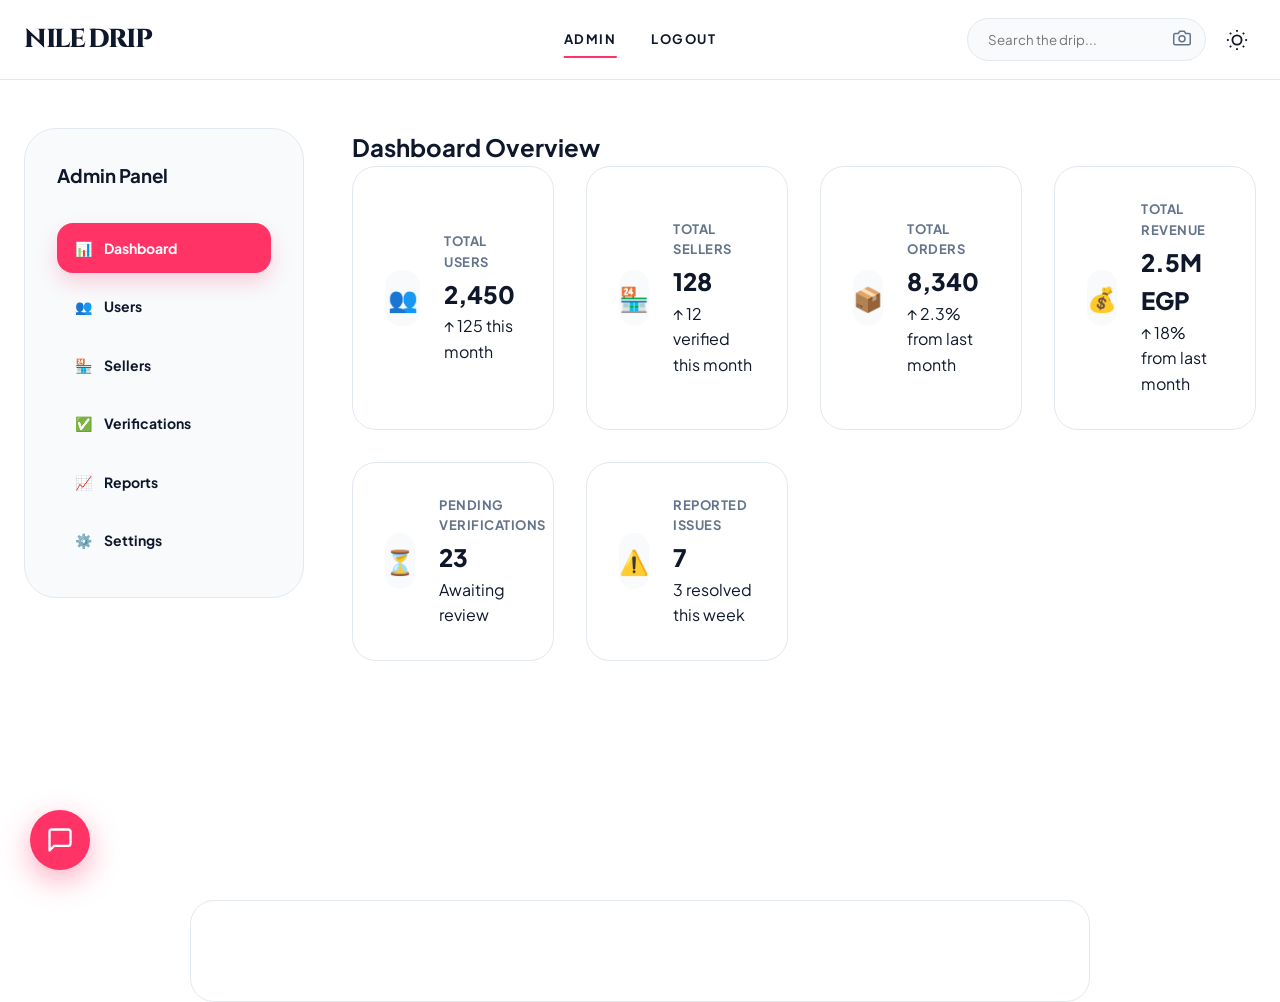
==== HTML/admin.html @ d965705f "adding the old repo" ====
<!DOCTYPE html>
<html lang="en">
<head>
    <meta charset="UTF-8">
    <meta name="viewport" content="width=device-width, initial-scale=1.0">
    <title>NileDrip | Admin Panel</title>
     <link rel="stylesheet" href="../CSS/style-base.css">
    <link rel="stylesheet" href="../CSS/style-dashboard-admin.css">
</head>
<body class="admin-body">
    <nav class="navbar">
        <div class="container">
            <div class="navbar-brand">
               <a href="../index.html" class="logo">
                    NILE<span class="drip">DRIP</span>
                </a>
            </div>
            <div class="navbar-menu" id="navbarMenu">
                <a href="admin.html" class="nav-link active">Admin</a>
                <a href="#" class="nav-link" id="logoutBtn">Logout</a>
            </div>
            <div class="navbar-actions">
                <button class="theme-toggle" id="themeToggle" aria-label="Toggle theme">
                    <svg width="22" height="22" viewBox="0 0 24 24" fill="none" stroke="currentColor" stroke-width="2">
                        <circle cx="12" cy="12" r="5"></circle>
                        <line x1="12" y1="1" x2="12" y2="3"></line>
                        <line x1="12" y1="21" x2="12" y2="23"></line>
                        <line x1="4.22" y1="4.22" x2="5.64" y2="5.64"></line>
                        <line x1="18.36" y1="18.36" x2="19.78" y2="19.78"></line>
                        <line x1="1" y1="12" x2="3" y2="12"></line>
                        <line x1="21" y1="12" x2="23" y2="12"></line>
                        <line x1="4.22" y1="19.78" x2="5.64" y2="18.36"></line>
                        <line x1="18.36" y1="5.64" x2="19.78" y2="4.22"></line>
                    </svg>
                </button>
                <button class="hamburger" id="hamburger">
                    <span></span><span></span><span></span>
                </button>
            </div>
        </div>
    </nav>

    <!-- Admin Section -->
    <section class="admin-section">
        <div class="container admin-container">
            <!-- Sidebar -->
            <aside class="admin-sidebar">
                <div class="admin-header">
                    <h3>Admin Panel</h3>
                </div>

                <nav class="admin-nav">
                    <a href="#dashboard" class="admin-link active" data-tab="dashboard">
                        <span>📊</span> Dashboard
                    </a>
                    <a href="#users" class="admin-link" data-tab="users">
                        <span>👥</span> Users
                    </a>
                    <a href="#sellers" class="admin-link" data-tab="sellers">
                        <span>🏪</span> Sellers
                    </a>
                    <a href="#verification" class="admin-link" data-tab="verification">
                        <span>✅</span> Verifications
                    </a>
                    <a href="#reports" class="admin-link" data-tab="reports">
                        <span>📈</span> Reports
                    </a>
                    <a href="#settings" class="admin-link" data-tab="settings">
                        <span>⚙️</span> Settings
                    </a>
                </nav>
            </aside>

            <!-- Main Content -->
            <div class="admin-content">
                <!-- Dashboard Tab -->
                <div class="admin-tab active" id="dashboard">
                    <h2>Dashboard Overview</h2>
                    <div class="admin-stats">
                        <div class="stat-card">
                            <div class="stat-icon">👥</div>
                            <div class="stat-info">
                                <h4>Total Users</h4>
                                <p class="stat-number">2,450</p>
                                <span class="stat-change">↑ 125 this month</span>
                            </div>
                        </div>
                        <div class="stat-card">
                            <div class="stat-icon">🏪</div>
                            <div class="stat-info">
                                <h4>Total Sellers</h4>
                                <p class="stat-number">128</p>
                                <span class="stat-change">↑ 12 verified this month</span>
                            </div>
                        </div>
                        <div class="stat-card">
                            <div class="stat-icon">📦</div>
                            <div class="stat-info">
                                <h4>Total Orders</h4>
                                <p class="stat-number">8,340</p>
                                <span class="stat-change">↑ 2.3% from last month</span>
                            </div>
                        </div>
                        <div class="stat-card">
                            <div class="stat-icon">💰</div>
                            <div class="stat-info">
                                <h4>Total Revenue</h4>
                                <p class="stat-number">2.5M EGP</p>
                                <span class="stat-change">↑ 18% from last month</span>
                            </div>
                        </div>
                        <div class="stat-card">
                            <div class="stat-icon">⏳</div>
                            <div class="stat-info">
                                <h4>Pending Verifications</h4>
                                <p class="stat-number">23</p>
                                <span class="stat-change">Awaiting review</span>
                            </div>
                        </div>
                        <div class="stat-card">
                            <div class="stat-icon">⚠️</div>
                            <div class="stat-info">
                                <h4>Reported Issues</h4>
                                <p class="stat-number">7</p>
                                <span class="stat-change">3 resolved this week</span>
                            </div>
                        </div>
                    </div>
                </div>

                <!-- Users Tab -->
                <div class="admin-tab" id="users">
                    <h2>User Management</h2>
                    <div class="admin-controls">
                        <input type="text" class="search-input" placeholder="Search users...">
                        <button class="btn btn-secondary">Export List</button>
                    </div>
                    <div class="admin-table-wrapper">
                        <table class="admin-table">
                            <thead>
                                <tr>
                                    <th>User ID</th>
                                    <th>Name</th>
                                    <th>Email</th>
                                    <th>Join Date</th>
                                    <th>Orders</th>
                                    <th>Status</th>
                                    <th>Actions</th>
                                </tr>
                            </thead>
                            <tbody>
                                <tr>
                                    <td>#U001</td>
                                    <td>Ahmed Hassan</td>
                                    <td>ahmed@email.com</td>
                                    <td>Dec 1, 2024</td>
                                    <td>5</td>
                                    <td><span class="status-badge active">Active</span></td>
                                    <td>
                                       
                                        <button class="btn btn-small btn-danger">Ban</button>
                                    </td>
                                </tr>
                                <tr>
                                    <td>#U002</td>
                                    <td>Fatima Ali</td>
                                    <td>fatima@email.com</td>
                                    <td>Dec 5, 2024</td>
                                    <td>12</td>
                                    <td><span class="status-badge active">Active</span></td>
                                    <td>
                                        
                                        <button class="btn btn-small btn-danger">Ban</button>
                                    </td>
                                </tr>
                            </tbody>
                        </table>
                    </div>
                </div>
                <div class="admin-tab" id="sellers">
                    <h2>Seller Management</h2>
                    <div class="admin-controls">
                        <input type="text" class="search-input" placeholder="Search sellers...">
                        <select class="filter-select">
                            <option value="">All Status</option>
                            <option value="verified">Verified</option>
                            <option value="pending">Pending</option>
                            <option value="suspended">Suspended</option>
                        </select>
                    </div>
                    <div class="admin-table-wrapper">
                        <table class="admin-table">
                            <thead>
                                <tr>
                                    <th>Brand Name</th>
                                    <th>Owner</th>
                                    <th>Products</th>
                                    <th>Revenue</th>
                                    <th>Rating</th>
                                    <th>Status</th>
                                    <th>Actions</th>
                                </tr>
                            </thead>
                            <tbody>
                                <tr>
                                    <td>Raak Brand</td>
                                    <td>Mohamed Ahmed</td>
                                    <td>24</td>
                                    <td>125,500 EGP</td>
                                    <td>★★★★★ (342)</td>
                                    <td><span class="status-badge verified">Verified</span></td>
                                    <td>
                                        
                                        <button class="btn btn-small btn-danger">Suspend</button>
                                    </td>
                                </tr>
                                <tr>
                                    <td>Urban Cairo</td>
                                    <td>Sara Mohammed</td>
                                    <td>18</td>
                                    <td>89,200 EGP</td>
                                    <td>★★★★☆ (215)</td>
                                    <td><span class="status-badge verified">Verified</span></td>
                                    <td>
                                        
                                        <button class="btn btn-small btn-danger">Suspend</button>
                                    </td>
                                </tr>
                            </tbody>
                        </table>
                    </div>
                </div>

                <div class="admin-tab" id="verification">
                    <h2>Seller Verification Queue</h2>
                    <p class="tab-subtitle">Review and approve pending seller applications</p>
                    
                    <div class="verification-cards">
                        <div class="verification-card">
                            <div class="verification-header">
                                <h4>Desert Threads</h4>
                                <span class="verification-badge pending">Pending Review</span>
                            </div>
                            <div class="verification-details">
                                <p><strong>Owner:</strong> Karim Hassan</p>
                                <p><strong>Email:</strong> karim@desertthreads.com</p>
                                <p><strong>Phone:</strong> +20 1XX XXX XXXX</p>
                                <p><strong>Applied:</strong> Dec 10, 2024</p>
                                <p><strong>Business License:</strong> <a href="../assets/This is a Business License.docx" class="auth-link">View Document</a></p>
                            </div>
                            <div class="verification-actions">
                                <button class="btn btn-primary verify-approve-btn">✓ Approve</button>
                                <button class="btn btn-danger verify-reject-btn">✗ Reject</button>
                                
                            </div>
                        </div>

                        <div class="verification-card">
                            <div class="verification-header">
                                <h4>Kreative Co</h4>
                                <span class="verification-badge pending">Pending Review</span>
                            </div>
                            <div class="verification-details">
                                <p><strong>Owner:</strong> Laila Ahmed</p>
                                <p><strong>Email:</strong> laila@kreativeco.com</p>
                                <p><strong>Phone:</strong> +20 1XX XXX XXXX</p>
                                <p><strong>Applied:</strong> Dec 8, 2024</p>
                                <p><strong>Business License:</strong> <a href="../assets/This is a Business License.docx" class="auth-link">View Document</a></p>
                            </div>
                            <div class="verification-actions">
                                <button class="btn btn-primary verify-approve-btn">✓ Approve</button>
                                <button class="btn btn-danger verify-reject-btn">✗ Reject</button>
                                
                            </div>
                        </div>
                    </div>
                </div>
                <div class="admin-tab" id="reports">
                    <h2>Platform Reports</h2>
                    <div class="reports-grid">
                        <div class="report-card">
                            <h3>Sales Report</h3>
                            <p class="report-text">Total revenue, top sellers, product performance</p>
                            <a href="../assets/This is a Sample Report.docx" download><button class="btn btn-secondary">Generate Report</button></a>
                        </div>
                        <div class="report-card">
                            <h3>User Activity</h3>
                            <p class="report-text">Active users, sign-ups, engagement metrics</p>
                            <a href="../assets/This is a Sample Report.docx" download><button class="btn btn-secondary">Generate Report</button></a>
                        </div>
                        <div class="report-card">
                            <h3>Seller Performance</h3>
                            <p class="report-text">Seller ratings, product quality, customer feedback</p>
                            <a href="../assets/This is a Sample Report.docx" download><button class="btn btn-secondary">Generate Report</button></a>
                        </div>
                        <div class="report-card">
                            <h3>Issue Resolution</h3>
                            <p class="report-text">Reported issues, resolutions, pending cases</p>
                            <a href="../assets/This is a Sample Report.docx" download><button class="btn btn-secondary">Generate Report</button></a>
                        </div>
                    </div>
                </div>
<div class="admin-tab" id="settings">
    <h2>Admin Settings</h2>
    <div class="settings-grid">
        <div class="settings-card">
            <h3>Platform Configuration</h3>
            <form id="adminSettingsForm">
                <div class="form-group">
                    <label for="siteName">Site Name</label>
                    <input type="text" id="siteName" value="NileDrip">
                </div>
                <div class="form-group">
                    <label for="contactEmail">Contact Email</label>
                    <input type="email" id="contactEmail" value="hello@niledrip.com">
                </div>
                <div class="form-group">
                    <label for="verificationFee">Seller Verification Fee (EGP)</label>
                    <input type="number" id="verificationFee" value="0">
                </div>
                <div class="form-group checkbox-group">
                    <input type="checkbox" id="maintenanceMode">
                    <label for="maintenanceMode">Enable Maintenance Mode</label>
                </div>
                <button type="submit" class="btn btn-primary">Save Changes</button>
            </form>
        </div>

        <div class="settings-card">
            <h3>Security & Password</h3>
            <form id="updatePasswordForm">
                <div class="form-group">
                    <label for="currentPassword">Current Password</label>
                    <input type="password" id="currentPassword" placeholder="••••••••" required>
                </div>
                <div class="form-group">
                    <label for="newPassword">New Password</label>
                    <input type="password" id="newPassword" placeholder="Min. 8 characters" required>
                </div>
                <div class="form-group">
                    <label for="confirmPassword">Confirm New Password</label>
                    <input type="password" id="confirmPassword" placeholder="Match new password" required>
                </div>
                <button type="submit" class="btn btn-secondary">Update Password</button>
            </form>
        </div>
    </div>
</div>
    </section>

<script src="../JS/store.js"></script>
<script src="../JS/db.js"></script>
<script src="../JS/utils.js"></script>
<script src="../JS/main.js"></script>
<script src="../JS/dashboard.js"></script>
<script src="../JS/theme.js"></script>
</body>
</html>
---- CSS/style-base.css ----
/* ===========================================
   NILEDRIP - GLOBAL PREMIUM MASTER STYLES
   =========================================== */

@import url('https://fonts.googleapis.com/css2?family=Cinzel:wght@700;900&family=Plus+Jakarta+Sans:wght@300;400;500;600;700;800&display=swap');

:root {
    --primary-color: #FF3366;
    --secondary-color: #22D3EE;
    --accent-color: #F59E0B;
    --bg-primary: #ffffff;
    --bg-secondary: #f8fafc;
    --text-primary: #0f172a;
    --text-secondary: #64748b;
    --border-color: #e2e8f0;
    --shadow-sm: 0 1px 3px rgba(0,0,0,0.1);
    --shadow-md: 0 4px 6px -1px rgba(0,0,0,0.1);
    --shadow-lg: 0 20px 40px rgba(0, 0, 0, 0.1);
    --spacing-xs: 8px;
    --spacing-sm: 16px;
    --spacing-md: 24px;
    --spacing-lg: 32px;
    --spacing-xl: 48px;
    --nav-height: 80px;
    --transition-fast: 0.2s ease;
    --transition-base: 0.4s cubic-bezier(0.4, 0, 0.2, 1);
}

/* Dark Mode */
[data-theme="dark"] {
    --bg-primary: #020617;
    --bg-secondary: #0f172a;
    --text-primary: #f8fafc;
    --text-secondary: #94a3b8;
    --border-color: #1e293b;
    --shadow-lg: 0 20px 40px rgba(0, 0, 0, 0.4);
}

/* Global Reset */
* { margin: 0; padding: 0; box-sizing: border-box; }
html { scroll-behavior: smooth; }
body {
    font-family: 'Plus Jakarta Sans', sans-serif;
    background-color: var(--bg-primary);
    color: var(--text-primary);
    line-height: 1.6;
    transition: background-color 0.5s, color 0.5s;
    min-height: 100vh;
    -webkit-font-smoothing: antialiased;
}

.container {
    width: 100%;
    max-width: 1400px;
    margin: 0 auto;
    padding: 0 var(--spacing-md);
}

/* --- SYMMETRICAL MASTER NAVBAR --- */
.navbar {
    height: var(--nav-height);
    background: rgba(var(--bg-primary), 0.95);
    backdrop-filter: blur(12px);
    border-bottom: 1px solid var(--border-color);
    position: sticky;
    top: 0;
    z-index: 1200;
    display: flex;
    align-items: center;
}

.navbar .container {
    display: grid;
    grid-template-columns: 1fr auto 1fr; /* Absolute centering grid */
    align-items: center;
    width: 100%;
}

.navbar-brand {
    justify-self: start;
    min-width: 250px; /* Balance with right actions */
}

.logo {
    text-decoration: none;
    font-weight: 800;
    font-size: 26px;
    color: var(--text-primary);
    letter-spacing: -1.5px;
    display: flex;
    align-items: center;
    font-family: 'Cinzel', serif;
}

.logo .drip {
    margin-left: 4px;
    animation: drip-color-cycle 6s infinite linear;
}

@keyframes drip-color-cycle {
    0% { color: var(--primary-color); filter: drop-shadow(0 0 8px var(--primary-color)); }
    33% { color: var(--secondary-color); filter: drop-shadow(0 0 8px var(--secondary-color)); }
    66% { color: var(--accent-color); filter: drop-shadow(0 0 8px var(--accent-color)); }
    100% { color: var(--primary-color); filter: drop-shadow(0 0 8px var(--primary-color)); }
}

.navbar-menu {
    display: flex;
    gap: 35px;
    justify-self: center;
}

.nav-link {
    text-decoration: none;
    color: var(--text-primary);
    font-weight: 700;
    font-size: 13px;
    text-transform: uppercase;
    letter-spacing: 1.5px;
    transition: var(--transition-fast);
    position: relative;
    padding: 8px 0;
}

.nav-link::after {
    content: '';
    position: absolute;
    bottom: 0;
    left: 50%;
    width: 0;
    height: 2px;
    background: var(--primary-color);
    transition: var(--transition-base);
    transform: translateX(-50%);
}

.nav-link:hover::after, .nav-link.active::after {
    width: 100%;
}

.navbar-actions {
    display: flex;
    align-items: center;
    gap: 12px;
    justify-self: end;
    min-width: 250px; /* Match brand width for perfect symmetry */
    justify-content: flex-end;
}

.navbar-search {
    position: relative;
    width: 200px;
    transition: width 0.3s ease;
}

.navbar-search:focus-within {
    width: 240px;
}

.cart-icon-btn {
    position: relative;
    color: var(--text-primary);
    display: flex;
    padding: 8px;
    border-radius: 50%;
    transition: var(--transition-fast);
    text-decoration: none;
}

.cart-icon-btn:hover {
    background-color: var(--bg-secondary);
    color: var(--primary-color);
    transform: translateY(-2px);
}

.cart-nav-badge {
    position: absolute;
    top: -2px;
    right: -2px;
    background: var(--primary-color);
    color: white;
    font-size: 10px;
    width: 18px;
    height: 18px;
    border-radius: 50%;
    display: flex;
    align-items: center;
    justify-content: center;
    font-weight: 800;
    border: 2px solid var(--bg-primary);
}

.theme-toggle {
    background: none;
    border: none;
    cursor: pointer;
    color: var(--text-primary);
    display: flex;
    padding: 8px;
    border-radius: 50%;
    transition: var(--transition-fast);
}

.theme-toggle:hover {
    background-color: var(--bg-secondary);
    color: var(--primary-color);
    transform: rotate(15deg);
}

.hamburger {
    display: none;
    flex-direction: column;
    gap: 5px;
    background: none;
    border: none;
    cursor: pointer;
}

.hamburger span {
    width: 25px;
    height: 3px;
    background: var(--text-primary);
    border-radius: 2px;
}

/* --- BUTTONS --- */
.btn {
    padding: 14px 30px; border-radius: 12px; font-weight: 800;
    cursor: pointer; text-decoration: none; display: inline-block;
    transition: all 0.3s cubic-bezier(0.175, 0.885, 0.32, 1.275);
    text-transform: uppercase; font-size: 13px; border: none;
}
.btn-primary { background: var(--primary-color); color: #fff; }
.btn-primary:hover { transform: translateY(-3px); box-shadow: 0 15px 30px rgba(255, 0, 110, 0.2); }
.btn-secondary { background: var(--bg-secondary); color: var(--text-primary); border: 1px solid var(--border-color); }

/* --- SECTIONS --- */
section { padding: 80px 0; }
.section-title { font-size: 32px; font-weight: 900; margin-bottom: 40px; text-align: center; }

/* --- GLOBAL PRODUCT GRID --- */
.products-grid {
    display: grid;
    grid-template-columns: repeat(auto-fit, minmax(280px, 1fr));
    gap: var(--spacing-lg);
}

.product-card {
    background: var(--bg-primary);
    border-radius: 24px;
    overflow: hidden;
    border: 1px solid var(--border-color);
    transition: var(--transition-base);
    display: flex;
    flex-direction: column;
    text-decoration: none;
    color: inherit;
}

.product-card:hover {
    transform: translateY(-10px);
    border-color: var(--primary-color);
    box-shadow: var(--shadow-lg);
}

.product-image-link {
    display: block;
    width: 100%;
    aspect-ratio: 4/5;
    background: var(--bg-secondary);
    overflow: hidden;
}

.product-image-link img {
    width: 100%;
    height: 100%;
    object-fit: cover;
    transition: var(--transition-base);
}

.product-card:hover .product-image-link img {
    transform: scale(1.05);
}

.card-info {
    padding: var(--spacing-md);
    text-align: center;
    flex: 1;
    display: flex;
    flex-direction: column;
    justify-content: center;
}

.card-info h3 {
    font-size: 18px;
    font-weight: 800;
    margin-bottom: 8px;
    letter-spacing: -0.5px;
    color: var(--text-primary);
}

.card-info p {
    font-size: 16px;
    font-weight: 700;
    color: var(--primary-color);
}

/* --- FOOTER --- */
footer { background: var(--bg-secondary); padding: 80px 0; border-top: 1px solid var(--border-color); }
.footer-content { display: grid; grid-template-columns: repeat(auto-fit, minmax(250px, 1fr)); gap: 40px; }

.footer-links {
    list-style: none;
    padding: 0;
    display: flex;
    flex-direction: column;
    gap: 15px;
}

.footer-links li a {
    text-decoration: none;
    color: var(--text-secondary);
    font-weight: 600;
    font-size: 15px;
    display: flex;
    align-items: center;
    gap: 10px;
    transition: var(--transition-fast);
}

.footer-links li a:hover {
    color: var(--primary-color);
    transform: translateX(10px);
}

.link-icon {
    font-size: 18px;
    filter: grayscale(100%);
    transition: var(--transition-fast);
}

.footer-links li a:hover .link-icon {
    filter: grayscale(0%);
    transform: scale(1.2);
}

.footer-bottom { text-align: center; padding-top: 40px; border-top: 1px solid var(--border-color); margin-top: 40px; font-size: 14px; color: var(--text-secondary); }

/* --- AI SCOUT & SEARCH --- */
.ai-scout-trigger {
    position: fixed;
    bottom: 30px;
    left: 30px;
    width: 60px;
    height: 60px;
    background: var(--primary-color);
    color: white;
    border-radius: 50%;
    display: flex;
    align-items: center;
    justify-content: center;
    cursor: pointer;
    z-index: 2000;
    box-shadow: 0 10px 30px rgba(255, 51, 102, 0.4);
    transition: var(--transition-base);
}

.ai-scout-trigger:hover { transform: scale(1.1) rotate(15deg); }

.ai-scout-panel {
    position: fixed;
    bottom: 100px;
    left: 30px;
    width: 350px;
    height: 500px;
    background: var(--bg-primary);
    border: 1px solid var(--border-color);
    border-radius: 24px;
    display: flex;
    flex-direction: column;
    z-index: 2000;
    box-shadow: var(--shadow-lg);
    overflow: hidden;
    transform: translateY(20px);
    opacity: 0;
    pointer-events: none;
    transition: var(--transition-base);
}

.ai-scout-panel.active {
    transform: translateY(0);
    opacity: 1;
    pointer-events: all;
}

.ai-scout-header {
    background: var(--primary-color);
    padding: 15px 20px;
    color: white;
    display: flex;
    justify-content: space-between;
    align-items: center;
}

.ai-scout-messages {
    flex: 1;
    padding: 20px;
    overflow-y: auto;
    display: flex;
    flex-direction: column;
    gap: 12px;
}

.ai-message {
    padding: 10px 15px;
    border-radius: 12px;
    max-width: 80%;
    font-size: 14px;
    font-weight: 500;
}

.ai-message.bot { background: var(--bg-secondary); align-self: flex-start; }
.ai-message.user { background: var(--primary-color); color: white; align-self: flex-end; }

.ai-scout-input {
    padding: 15px;
    border-top: 1px solid var(--border-color);
    display: flex;
    gap: 10px;
}

.ai-scout-input input {
    flex: 1;
    padding: 10px;
    border-radius: 10px;
    border: 1px solid var(--border-color);
    background: var(--bg-secondary);
    color: var(--text-primary);
}

.navbar-search {
    position: relative;
    max-width: 400px;
    width: 100%;
}

.search-wrapper {
    position: relative;
    display: flex;
    align-items: center;
}

.search-wrapper input {
    width: 100%;
    padding: 12px 45px 12px 20px;
    border-radius: 30px;
    border: 1px solid var(--border-color);
    background: var(--bg-secondary);
    color: var(--text-primary);
    font-family: inherit;
    transition: var(--transition-fast);
}

.search-wrapper input:focus {
    border-color: var(--primary-color);
    background: var(--bg-primary);
    box-shadow: 0 0 0 4px rgba(255, 51, 102, 0.1);
}

.search-img-btn {
    position: absolute;
    right: 15px;
    background: none;
    border: none;
    color: var(--text-secondary);
    cursor: pointer;
    transition: var(--transition-fast);
}

.search-img-btn:hover { color: var(--primary-color); }

/* Scroll Reveal */
.reveal {
    opacity: 0;
    transform: translateY(30px);
    transition: all 0.8s var(--transition-base);
}

.reveal.active {
    opacity: 1;
    transform: translateY(0);
}

/* --- MOBILE SYMMETRY --- */
@media (max-width: 1000px) {
    .navbar .container {
        grid-template-columns: auto 1fr auto;
        min-height: var(--nav-height);
    }
    
    .navbar-brand, .navbar-actions {
        min-width: unset;
    }

    .navbar-menu {
        position: fixed;
        top: var(--nav-height);
        left: -100%;
        width: 100%;
        height: calc(100vh - var(--nav-height));
        background: var(--bg-primary);
        flex-direction: column;
        align-items: center;
        padding-top: 50px;
        transition: var(--transition-base);
        z-index: 1100;
        gap: 30px;
    }

    .navbar-menu.active {
        left: 0;
    }

    .hamburger {
        display: flex;
    }

    .navbar-search {
        display: none; /* Injected search hidden on mobile top bar */
    }
}
---- CSS/style-dashboard-admin.css ----
/* DASHBOARD & ADMIN STYLES */

.admin-section, .dashboard-section {
    padding: var(--spacing-xl) 0;
    min-height: calc(100vh - var(--nav-height));
    background: var(--bg-primary);
}

.admin-container, .dashboard-section .container {
    display: grid;
    grid-template-columns: 280px 1fr;
    gap: var(--spacing-xl);
}

@media (max-width: 1024px) {
    .admin-container, .dashboard-section .container {
        grid-template-columns: 1fr;
    }
}

.admin-sidebar, .dashboard-sidebar {
    background: var(--bg-secondary);
    border-radius: 32px;
    padding: var(--spacing-lg);
    border: 1px solid var(--border-color);
    height: fit-content;
    position: sticky;
    top: 100px;
}

.seller-profile {
    text-align: center;
    margin-bottom: var(--spacing-lg);
    padding-bottom: var(--spacing-lg);
    border-bottom: 1px solid var(--border-color);
}

.seller-avatar {
    width: 80px;
    height: 80px;
    border-radius: 50%;
    background: linear-gradient(135deg, var(--primary-color), var(--secondary-color));
    color: white;
    display: flex;
    align-items: center;
    justify-content: center;
    font-size: 32px;
    font-weight: 800;
    margin: 0 auto var(--spacing-md);
    box-shadow: var(--shadow-md);
}

.seller-status {
    font-size: 12px;
    font-weight: 700;
    color: #10B981;
    text-transform: uppercase;
    letter-spacing: 1px;
}

.admin-nav, .sidebar-nav {
    display: flex;
    flex-direction: column;
    gap: 8px;
    margin-top: var(--spacing-lg);
}

.admin-link, .sidebar-link {
    display: flex;
    align-items: center;
    gap: 12px;
    padding: 14px 18px;
    text-decoration: none;
    color: var(--text-primary);
    font-weight: 700;
    border-radius: 16px;
    transition: var(--transition-base);
    font-size: 14px;
}

.admin-link:hover, .sidebar-link:hover {
    background: rgba(var(--primary-color), 0.05);
    color: var(--primary-color);
    transform: translateX(5px);
}

.admin-link.active, .sidebar-link.active {
    background: var(--primary-color);
    color: white;
    box-shadow: 0 10px 20px rgba(255, 51, 102, 0.2);
}

.admin-content, .dashboard-content {
    display: flex;
    flex-direction: column;
    gap: var(--spacing-xl);
}

.dashboard-tab, .admin-tab {
    display: none;
    animation: fadeIn 0.4s ease-out;
}

.dashboard-tab.active, .admin-tab.active {
    display: block;
}

.dashboard-tab h2 {
    font-size: 32px;
    font-weight: 800;
    margin-bottom: var(--spacing-lg);
    letter-spacing: -1.5px;
}

/* STATS */
.stats-grid, .admin-stats {
    display: grid;
    grid-template-columns: repeat(auto-fit, minmax(200px, 1fr));
    gap: var(--spacing-lg);
    margin-bottom: var(--spacing-xl);
}

.stat-card {
    background: var(--bg-primary);
    border: 1px solid var(--border-color);
    border-radius: 24px;
    padding: var(--spacing-lg);
    display: flex;
    align-items: center;
    gap: var(--spacing-md);
    transition: var(--transition-base);
}

.stat-card:hover {
    transform: translateY(-5px);
    border-color: var(--primary-color);
    box-shadow: var(--shadow-lg);
}

.stat-icon {
    width: 56px;
    height: 56px;
    background: var(--bg-secondary);
    border-radius: 16px;
    display: flex;
    align-items: center;
    justify-content: center;
    font-size: 24px;
}

.stat-info h4 {
    font-size: 13px;
    color: var(--text-secondary);
    text-transform: uppercase;
    letter-spacing: 0.5px;
    margin-bottom: 2px;
}

.stat-number {
    font-size: 24px;
    font-weight: 800;
    color: var(--text-primary);
}

/* DASHBOARD GRID */
.dashboard-grid {
    display: grid;
    grid-template-columns: 1.5fr 1fr;
    gap: var(--spacing-lg);
}

@media (max-width: 1200px) {
    .dashboard-grid { grid-template-columns: 1fr; }
}

.dashboard-card {
    background: var(--bg-primary);
    border: 1px solid var(--border-color);
    border-radius: 24px;
    padding: var(--spacing-lg);
}

.dashboard-card h3 {
    font-size: 20px;
    font-weight: 800;
    margin-bottom: var(--spacing-lg);
    letter-spacing: -0.5px;
}

/* TABLES */
.admin-table-wrapper {
    background: var(--bg-primary);
    border: 1px solid var(--border-color);
    border-radius: 20px;
    overflow-x: auto;
}

.admin-table, .orders-table {
    width: 100%;
    border-collapse: collapse;
}

.admin-table th, .orders-table th {
    background: var(--bg-secondary);
    padding: 16px;
    text-align: left;
    font-weight: 700;
    font-size: 13px;
    text-transform: uppercase;
    letter-spacing: 1px;
}

.admin-table td, .orders-table td {
    padding: 16px;
    border-top: 1px solid var(--border-color);
    font-size: 14px;
    font-weight: 600;
}

.status-badge {
    padding: 6px 12px;
    border-radius: 20px;
    font-size: 12px;
    font-weight: 800;
    text-transform: uppercase;
    letter-spacing: 0.5px;
}

.status-badge.pending { background: rgba(245, 158, 11, 0.1); color: #F59E0B; }
.status-badge.completed, .status-badge.verified, .status-badge.delivered { background: rgba(16, 185, 129, 0.1); color: #10B981; }

/* PRODUCT LIST ITEMS */
.product-list-item {
    padding: 15px 0;
    border-bottom: 1px solid var(--border-color);
}

.product-list-item:last-child { border-bottom: none; }

.product-list-item h4 { font-size: 15px; font-weight: 700; margin-bottom: 4px; }
.product-list-item p { font-size: 13px; color: var(--text-secondary); margin-bottom: 8px; }

.progress-bar {
    width: 100%;
    height: 6px;
    background: var(--bg-secondary);
    border-radius: 3px;
    overflow: hidden;
}

.progress {
    height: 100%;
    background: var(--primary-color);
    border-radius: 3px;
}

/* MY PRODUCTS LIST */
.products-list {
    display: flex;
    flex-direction: column;
    gap: 15px;
}

.product-item {
    display: grid;
    grid-template-columns: 80px 1fr auto;
    gap: 20px;
    background: var(--bg-primary);
    border: 1px solid var(--border-color);
    padding: 15px;
    border-radius: 20px;
    align-items: center;
    transition: var(--transition-base);
}

.product-item:hover {
    border-color: var(--primary-color);
    box-shadow: var(--shadow-md);
}

.product-image {
    width: 80px;
    height: 80px;
    border-radius: 12px;
    overflow: hidden;
    background: var(--bg-secondary);
}

.product-image img {
    width: 100%;
    height: 100%;
    object-fit: cover;
}

.product-details-list h4 { font-size: 16px; font-weight: 800; margin-bottom: 4px; }
.product-meta { font-size: 13px; color: var(--text-secondary); font-weight: 600; }
.product-price { font-weight: 800; color: var(--primary-color); margin-top: 4px; }

.product-actions { display: flex; gap: 8px; }

/* FORMS */
.product-form, .settings-form {
    background: var(--bg-primary);
    border: 1px solid var(--border-color);
    padding: var(--spacing-xl);
    border-radius: 24px;
}

.form-row {
    display: grid;
    grid-template-columns: 1fr 1fr;
    gap: var(--spacing-lg);
}

@media (max-width: 768px) {
    .form-row { grid-template-columns: 1fr; }
}

.form-group {
    margin-bottom: var(--spacing-lg);
    display: flex;
    flex-direction: column;
    gap: 8px;
}

.form-group label {
    font-weight: 700;
    font-size: 13px;
    text-transform: uppercase;
    letter-spacing: 0.5px;
}

.form-group input, .form-group select, .form-group textarea {
    padding: 12px 16px;
    border-radius: 12px;
    border: 1px solid var(--border-color);
    background: var(--bg-secondary);
    color: var(--text-primary);
    font-family: inherit;
    font-size: 15px;
    transition: var(--transition-fast);
}

.form-group input:focus, .form-group select:focus, .form-group textarea:focus {
    outline: none;
    border-color: var(--primary-color);
    background: var(--bg-primary);
    box-shadow: 0 0 0 4px rgba(255, 51, 102, 0.1);
}

.file-input-wrapper {
    position: relative;
    padding: 30px;
    background: var(--bg-secondary);
    border: 2px dashed var(--border-color);
    border-radius: 16px;
    text-align: center;
    cursor: pointer;
}

.file-input-wrapper input {
    position: absolute;
    inset: 0;
    opacity: 0;
    cursor: pointer;
}

.size-checkbox-group {
    display: flex;
    gap: 10px;
    flex-wrap: wrap;
}

.size-checkbox {
    cursor: pointer;
}

.size-checkbox input {
    display: none;
}

.size-checkbox span {
    display: inline-block;
    padding: 10px 20px;
    background: var(--bg-secondary);
    border: 2px solid var(--border-color);
    border-radius: 12px;
    font-weight: 700;
    transition: var(--transition-fast);
}

.size-checkbox input:checked + span {
    background: var(--primary-color);
    color: white;
    border-color: var(--primary-color);
}

/* ANALYTICS */
.analytics-grid {
    display: grid;
    grid-template-columns: repeat(auto-fit, minmax(280px, 1fr));
    gap: var(--spacing-lg);
    margin-bottom: var(--spacing-lg);
}

.analytics-card {
    background: var(--bg-primary);
    border: 1px solid var(--border-color);
    border-radius: 24px;
    padding: var(--spacing-lg);
}

.large-number { font-size: 36px; font-weight: 800; color: var(--primary-color); letter-spacing: -1px; }
.secondary-text { font-size: 14px; font-weight: 600; color: var(--text-secondary); margin-top: 5px; }

/* ADMIN CONTROLS */
.admin-controls {
    display: flex;
    gap: 15px;
    margin-bottom: var(--spacing-lg);
    background: var(--bg-secondary);
    padding: 15px;
    border-radius: 20px;
    border: 1px solid var(--border-color);
}

.search-input {
    flex: 1;
    padding: 12px 20px;
    border-radius: 14px;
    border: 1px solid var(--border-color);
    background: var(--bg-primary);
    color: var(--text-primary);
    font-family: inherit;
}

.search-input:focus {
    outline: none;
    border-color: var(--primary-color);
}

/* VERIFICATION QUEUE */
.verification-cards {
    display: grid;
    grid-template-columns: repeat(auto-fill, minmax(320px, 1fr));
    gap: var(--spacing-lg);
}

.verification-card {
    background: var(--bg-primary);
    border: 1px solid var(--border-color);
    border-radius: 24px;
    padding: var(--spacing-lg);
    transition: var(--transition-base);
}

.verification-card:hover {
    border-color: var(--primary-color);
    box-shadow: var(--shadow-lg);
}

.verification-header {
    display: flex;
    justify-content: space-between;
    align-items: center;
    margin-bottom: var(--spacing-md);
    padding-bottom: var(--spacing-md);
    border-bottom: 1px solid var(--border-color);
}

.verification-header h4 { font-size: 18px; font-weight: 800; }

.verification-details {
    margin-bottom: var(--spacing-lg);
}

.verification-details p {
    font-size: 14px;
    margin-bottom: 8px;
    color: var(--text-secondary);
}

.verification-details strong { color: var(--text-primary); }

.verification-actions {
    display: grid;
    grid-template-columns: 1fr 1fr;
    gap: 10px;
}

/* REPORTS & SETTINGS CARDS */
.reports-grid, .settings-grid {
    display: grid;
    grid-template-columns: repeat(auto-fit, minmax(300px, 1fr));
    gap: var(--spacing-lg);
}

.report-card, .settings-card {
    background: var(--bg-primary);
    border: 1px solid var(--border-color);
    border-radius: 24px;
    padding: var(--spacing-lg);
}

.report-card h3, .settings-card h3 {
    font-size: 20px;
    font-weight: 800;
    margin-bottom: 12px;
}

.report-text {
    font-size: 14px;
    color: var(--text-secondary);
    margin-bottom: var(--spacing-lg);
    line-height: 1.5;
}

/* MODALS */
.modal-overlay {
    position: fixed;
    inset: 0;
    background: rgba(2, 6, 23, 0.8);
    backdrop-filter: blur(12px);
    z-index: 3000;
    display: flex;
    align-items: center;
    justify-content: center;
    animation: fadeIn 0.3s ease;
}

.modal-content {
    background: var(--bg-primary);
    padding: var(--spacing-xl);
    border-radius: 32px;
    width: 90%;
    max-width: 600px;
    border: 1px solid var(--border-color);
    box-shadow: var(--shadow-lg);
}

@keyframes fadeIn {
    from { opacity: 0; }
    to { opacity: 1; }
}
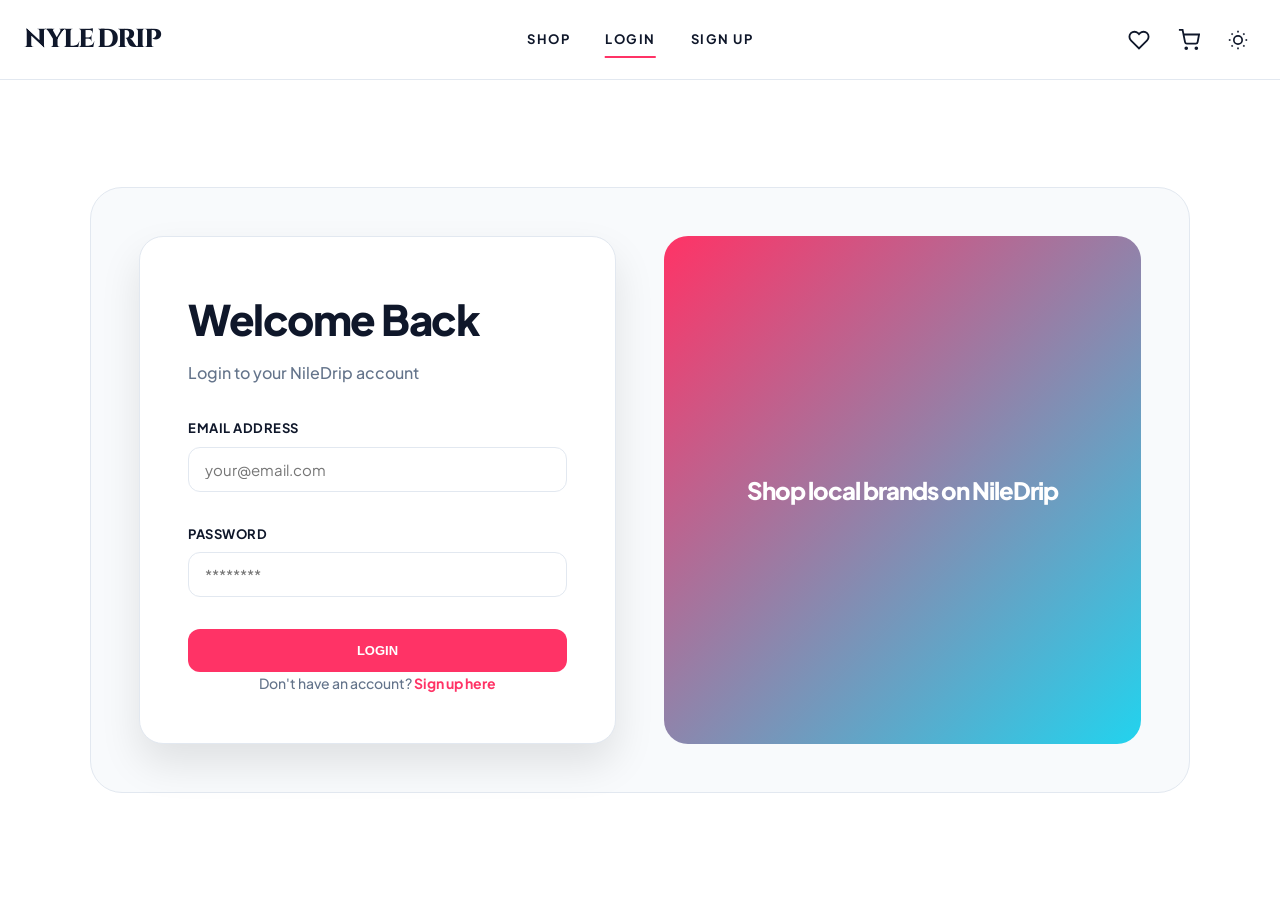
==== commit 5f3086a8: "Update admin.html" ====
--- a/HTML/admin.html
+++ b/HTML/admin.html
@@ -4,355 +4,22 @@
     <meta charset="UTF-8">
     <meta name="viewport" content="width=device-width, initial-scale=1.0">
     <title>NileDrip | Admin Panel</title>
-     <link rel="stylesheet" href="../CSS/style-base.css">
+    <link rel="icon" href="../assets/favicon.svg" type="image/svg+xml">
+    <link rel="stylesheet" href="../CSS/style-base.css">
     <link rel="stylesheet" href="../CSS/style-dashboard-admin.css">
 </head>
 <body class="admin-body">
-    <nav class="navbar">
-        <div class="container">
-            <div class="navbar-brand">
-               <a href="../index.html" class="logo">
-                    NILE<span class="drip">DRIP</span>
-                </a>
-            </div>
-            <div class="navbar-menu" id="navbarMenu">
-                <a href="admin.html" class="nav-link active">Admin</a>
-                <a href="#" class="nav-link" id="logoutBtn">Logout</a>
-            </div>
-            <div class="navbar-actions">
-                <button class="theme-toggle" id="themeToggle" aria-label="Toggle theme">
-                    <svg width="22" height="22" viewBox="0 0 24 24" fill="none" stroke="currentColor" stroke-width="2">
-                        <circle cx="12" cy="12" r="5"></circle>
-                        <line x1="12" y1="1" x2="12" y2="3"></line>
-                        <line x1="12" y1="21" x2="12" y2="23"></line>
-                        <line x1="4.22" y1="4.22" x2="5.64" y2="5.64"></line>
-                        <line x1="18.36" y1="18.36" x2="19.78" y2="19.78"></line>
-                        <line x1="1" y1="12" x2="3" y2="12"></line>
-                        <line x1="21" y1="12" x2="23" y2="12"></line>
-                        <line x1="4.22" y1="19.78" x2="5.64" y2="18.36"></line>
-                        <line x1="18.36" y1="5.64" x2="19.78" y2="4.22"></line>
-                    </svg>
-                </button>
-                <button class="hamburger" id="hamburger">
-                    <span></span><span></span><span></span>
-                </button>
-            </div>
-        </div>
-    </nav>
-
-    <!-- Admin Section -->
-    <section class="admin-section">
-        <div class="container admin-container">
-            <!-- Sidebar -->
-            <aside class="admin-sidebar">
-                <div class="admin-header">
-                    <h3>Admin Panel</h3>
-                </div>
-
-                <nav class="admin-nav">
-                    <a href="#dashboard" class="admin-link active" data-tab="dashboard">
-                        <span>📊</span> Dashboard
-                    </a>
-                    <a href="#users" class="admin-link" data-tab="users">
-                        <span>👥</span> Users
-                    </a>
-                    <a href="#sellers" class="admin-link" data-tab="sellers">
-                        <span>🏪</span> Sellers
-                    </a>
-                    <a href="#verification" class="admin-link" data-tab="verification">
-                        <span>✅</span> Verifications
-                    </a>
-                    <a href="#reports" class="admin-link" data-tab="reports">
-                        <span>📈</span> Reports
-                    </a>
-                    <a href="#settings" class="admin-link" data-tab="settings">
-                        <span>⚙️</span> Settings
-                    </a>
-                </nav>
-            </aside>
-
-            <!-- Main Content -->
-            <div class="admin-content">
-                <!-- Dashboard Tab -->
-                <div class="admin-tab active" id="dashboard">
-                    <h2>Dashboard Overview</h2>
-                    <div class="admin-stats">
-                        <div class="stat-card">
-                            <div class="stat-icon">👥</div>
-                            <div class="stat-info">
-                                <h4>Total Users</h4>
-                                <p class="stat-number">2,450</p>
-                                <span class="stat-change">↑ 125 this month</span>
-                            </div>
-                        </div>
-                        <div class="stat-card">
-                            <div class="stat-icon">🏪</div>
-                            <div class="stat-info">
-                                <h4>Total Sellers</h4>
-                                <p class="stat-number">128</p>
-                                <span class="stat-change">↑ 12 verified this month</span>
-                            </div>
-                        </div>
-                        <div class="stat-card">
-                            <div class="stat-icon">📦</div>
-                            <div class="stat-info">
-                                <h4>Total Orders</h4>
-                                <p class="stat-number">8,340</p>
-                                <span class="stat-change">↑ 2.3% from last month</span>
-                            </div>
-                        </div>
-                        <div class="stat-card">
-                            <div class="stat-icon">💰</div>
-                            <div class="stat-info">
-                                <h4>Total Revenue</h4>
-                                <p class="stat-number">2.5M EGP</p>
-                                <span class="stat-change">↑ 18% from last month</span>
-                            </div>
-                        </div>
-                        <div class="stat-card">
-                            <div class="stat-icon">⏳</div>
-                            <div class="stat-info">
-                                <h4>Pending Verifications</h4>
-                                <p class="stat-number">23</p>
-                                <span class="stat-change">Awaiting review</span>
-                            </div>
-                        </div>
-                        <div class="stat-card">
-                            <div class="stat-icon">⚠️</div>
-                            <div class="stat-info">
-                                <h4>Reported Issues</h4>
-                                <p class="stat-number">7</p>
-                                <span class="stat-change">3 resolved this week</span>
-                            </div>
-                        </div>
-                    </div>
-                </div>
-
-                <!-- Users Tab -->
-                <div class="admin-tab" id="users">
-                    <h2>User Management</h2>
-                    <div class="admin-controls">
-                        <input type="text" class="search-input" placeholder="Search users...">
-                        <button class="btn btn-secondary">Export List</button>
-                    </div>
-                    <div class="admin-table-wrapper">
-                        <table class="admin-table">
-                            <thead>
-                                <tr>
-                                    <th>User ID</th>
-                                    <th>Name</th>
-                                    <th>Email</th>
-                                    <th>Join Date</th>
-                                    <th>Orders</th>
-                                    <th>Status</th>
-                                    <th>Actions</th>
-                                </tr>
-                            </thead>
-                            <tbody>
-                                <tr>
-                                    <td>#U001</td>
-                                    <td>Ahmed Hassan</td>
-                                    <td>ahmed@email.com</td>
-                                    <td>Dec 1, 2024</td>
-                                    <td>5</td>
-                                    <td><span class="status-badge active">Active</span></td>
-                                    <td>
-                                       
-                                        <button class="btn btn-small btn-danger">Ban</button>
-                                    </td>
-                                </tr>
-                                <tr>
-                                    <td>#U002</td>
-                                    <td>Fatima Ali</td>
-                                    <td>fatima@email.com</td>
-                                    <td>Dec 5, 2024</td>
-                                    <td>12</td>
-                                    <td><span class="status-badge active">Active</span></td>
-                                    <td>
-                                        
-                                        <button class="btn btn-small btn-danger">Ban</button>
-                                    </td>
-                                </tr>
-                            </tbody>
-                        </table>
-                    </div>
-                </div>
-                <div class="admin-tab" id="sellers">
-                    <h2>Seller Management</h2>
-                    <div class="admin-controls">
-                        <input type="text" class="search-input" placeholder="Search sellers...">
-                        <select class="filter-select">
-                            <option value="">All Status</option>
-                            <option value="verified">Verified</option>
-                            <option value="pending">Pending</option>
-                            <option value="suspended">Suspended</option>
-                        </select>
-                    </div>
-                    <div class="admin-table-wrapper">
-                        <table class="admin-table">
-                            <thead>
-                                <tr>
-                                    <th>Brand Name</th>
-                                    <th>Owner</th>
-                                    <th>Products</th>
-                                    <th>Revenue</th>
-                                    <th>Rating</th>
-                                    <th>Status</th>
-                                    <th>Actions</th>
-                                </tr>
-                            </thead>
-                            <tbody>
-                                <tr>
-                                    <td>Raak Brand</td>
-                                    <td>Mohamed Ahmed</td>
-                                    <td>24</td>
-                                    <td>125,500 EGP</td>
-                                    <td>★★★★★ (342)</td>
-                                    <td><span class="status-badge verified">Verified</span></td>
-                                    <td>
-                                        
-                                        <button class="btn btn-small btn-danger">Suspend</button>
-                                    </td>
-                                </tr>
-                                <tr>
-                                    <td>Urban Cairo</td>
-                                    <td>Sara Mohammed</td>
-                                    <td>18</td>
-                                    <td>89,200 EGP</td>
-                                    <td>★★★★☆ (215)</td>
-                                    <td><span class="status-badge verified">Verified</span></td>
-                                    <td>
-                                        
-                                        <button class="btn btn-small btn-danger">Suspend</button>
-                                    </td>
-                                </tr>
-                            </tbody>
-                        </table>
-                    </div>
-                </div>
-
-                <div class="admin-tab" id="verification">
-                    <h2>Seller Verification Queue</h2>
-                    <p class="tab-subtitle">Review and approve pending seller applications</p>
-                    
-                    <div class="verification-cards">
-                        <div class="verification-card">
-                            <div class="verification-header">
-                                <h4>Desert Threads</h4>
-                                <span class="verification-badge pending">Pending Review</span>
-                            </div>
-                            <div class="verification-details">
-                                <p><strong>Owner:</strong> Karim Hassan</p>
-                                <p><strong>Email:</strong> karim@desertthreads.com</p>
-                                <p><strong>Phone:</strong> +20 1XX XXX XXXX</p>
-                                <p><strong>Applied:</strong> Dec 10, 2024</p>
-                                <p><strong>Business License:</strong> <a href="../assets/This is a Business License.docx" class="auth-link">View Document</a></p>
-                            </div>
-                            <div class="verification-actions">
-                                <button class="btn btn-primary verify-approve-btn">✓ Approve</button>
-                                <button class="btn btn-danger verify-reject-btn">✗ Reject</button>
-                                
-                            </div>
-                        </div>
-
-                        <div class="verification-card">
-                            <div class="verification-header">
-                                <h4>Kreative Co</h4>
-                                <span class="verification-badge pending">Pending Review</span>
-                            </div>
-                            <div class="verification-details">
-                                <p><strong>Owner:</strong> Laila Ahmed</p>
-                                <p><strong>Email:</strong> laila@kreativeco.com</p>
-                                <p><strong>Phone:</strong> +20 1XX XXX XXXX</p>
-                                <p><strong>Applied:</strong> Dec 8, 2024</p>
-                                <p><strong>Business License:</strong> <a href="../assets/This is a Business License.docx" class="auth-link">View Document</a></p>
-                            </div>
-                            <div class="verification-actions">
-                                <button class="btn btn-primary verify-approve-btn">✓ Approve</button>
-                                <button class="btn btn-danger verify-reject-btn">✗ Reject</button>
-                                
-                            </div>
-                        </div>
-                    </div>
-                </div>
-                <div class="admin-tab" id="reports">
-                    <h2>Platform Reports</h2>
-                    <div class="reports-grid">
-                        <div class="report-card">
-                            <h3>Sales Report</h3>
-                            <p class="report-text">Total revenue, top sellers, product performance</p>
-                            <a href="../assets/This is a Sample Report.docx" download><button class="btn btn-secondary">Generate Report</button></a>
-                        </div>
-                        <div class="report-card">
-                            <h3>User Activity</h3>
-                            <p class="report-text">Active users, sign-ups, engagement metrics</p>
-                            <a href="../assets/This is a Sample Report.docx" download><button class="btn btn-secondary">Generate Report</button></a>
-                        </div>
-                        <div class="report-card">
-                            <h3>Seller Performance</h3>
-                            <p class="report-text">Seller ratings, product quality, customer feedback</p>
-                            <a href="../assets/This is a Sample Report.docx" download><button class="btn btn-secondary">Generate Report</button></a>
-                        </div>
-                        <div class="report-card">
-                            <h3>Issue Resolution</h3>
-                            <p class="report-text">Reported issues, resolutions, pending cases</p>
-                            <a href="../assets/This is a Sample Report.docx" download><button class="btn btn-secondary">Generate Report</button></a>
-                        </div>
-                    </div>
-                </div>
-<div class="admin-tab" id="settings">
-    <h2>Admin Settings</h2>
-    <div class="settings-grid">
-        <div class="settings-card">
-            <h3>Platform Configuration</h3>
-            <form id="adminSettingsForm">
-                <div class="form-group">
-                    <label for="siteName">Site Name</label>
-                    <input type="text" id="siteName" value="NileDrip">
-                </div>
-                <div class="form-group">
-                    <label for="contactEmail">Contact Email</label>
-                    <input type="email" id="contactEmail" value="hello@niledrip.com">
-                </div>
-                <div class="form-group">
-                    <label for="verificationFee">Seller Verification Fee (EGP)</label>
-                    <input type="number" id="verificationFee" value="0">
-                </div>
-                <div class="form-group checkbox-group">
-                    <input type="checkbox" id="maintenanceMode">
-                    <label for="maintenanceMode">Enable Maintenance Mode</label>
-                </div>
-                <button type="submit" class="btn btn-primary">Save Changes</button>
-            </form>
-        </div>
-
-        <div class="settings-card">
-            <h3>Security & Password</h3>
-            <form id="updatePasswordForm">
-                <div class="form-group">
-                    <label for="currentPassword">Current Password</label>
-                    <input type="password" id="currentPassword" placeholder="••••••••" required>
-                </div>
-                <div class="form-group">
-                    <label for="newPassword">New Password</label>
-                    <input type="password" id="newPassword" placeholder="Min. 8 characters" required>
-                </div>
-                <div class="form-group">
-                    <label for="confirmPassword">Confirm New Password</label>
-                    <input type="password" id="confirmPassword" placeholder="Match new password" required>
-                </div>
-                <button type="submit" class="btn btn-secondary">Update Password</button>
-            </form>
-        </div>
+<nav class="navbar"><div class="container"><div class="navbar-brand"><a href="../index.html" class="logo">NILE<span class="drip">DRIP</span></a></div><div class="navbar-menu" id="navbarMenu"><a href="admin.html" class="nav-link active">Admin</a><a href="#" class="nav-link" id="logoutBtn">Logout</a></div><div class="navbar-actions"><button class="theme-toggle" id="themeToggle" aria-label="Toggle theme"><svg width="22" height="22" viewBox="0 0 24 24" fill="none" stroke="currentColor" stroke-width="2"><circle cx="12" cy="12" r="5"></circle><line x1="12" y1="1" x2="12" y2="3"></line><line x1="12" y1="21" x2="12" y2="23"></line><line x1="4.22" y1="4.22" x2="5.64" y2="5.64"></line><line x1="18.36" y1="18.36" x2="19.78" y2="19.78"></line><line x1="1" y1="12" x2="3" y2="12"></line><line x1="21" y1="12" x2="23" y2="12"></line><line x1="4.22" y1="19.78" x2="5.64" y2="18.36"></line><line x1="18.36" y1="5.64" x2="19.78" y2="4.22"></line></svg></button><button class="hamburger" id="hamburger"><span></span><span></span><span></span></button></div></div></nav>
+<section class="admin-section"><div class="container admin-container">
+    <aside class="admin-sidebar"><div class="admin-header"><h3>Admin Panel</h3></div><nav class="admin-nav"><a href="#dashboard" class="admin-link active" data-tab="dashboard">Dashboard</a><a href="#users" class="admin-link" data-tab="users">Users</a><a href="#sellers" class="admin-link" data-tab="sellers">Sellers</a><a href="#applications" class="admin-link" data-tab="applications">Applications</a><a href="#reports" class="admin-link" data-tab="reports">Reports</a></nav></aside>
+    <div class="admin-content">
+        <div class="admin-tab active" id="dashboard"><h2>Dashboard Overview</h2><div class="admin-stats" id="adminStats"></div></div>
+        <div class="admin-tab" id="users"><h2>User Management</h2><div class="admin-controls"><input type="text" id="adminUserSearch" class="search-input" placeholder="Search users..."><button class="btn btn-secondary" id="exportUsersBtn">Export Users CSV</button></div><div class="admin-table-wrapper"><table class="admin-table"><thead><tr><th>User ID</th><th>Name</th><th>Email</th><th>Role</th><th>Status</th><th>Actions</th></tr></thead><tbody id="adminUsersTbody"></tbody></table></div><div id="adminUsersPager"></div></div>
+        <div class="admin-tab" id="sellers"><h2>Seller Management</h2><div class="admin-controls"><input type="text" id="adminSellerSearch" class="search-input" placeholder="Search sellers..."><button class="btn btn-secondary" id="exportSellersBtn">Export Sellers CSV</button></div><div class="admin-table-wrapper"><table class="admin-table"><thead><tr><th>Seller ID</th><th>Name</th><th>Email</th><th>Status</th><th>Actions</th></tr></thead><tbody id="adminSellersTbody"></tbody></table></div><div id="adminSellersPager"></div></div>
+        <div class="admin-tab" id="applications"><h2>Seller Applications</h2><div class="admin-table-wrapper"><table class="admin-table"><thead><tr><th>Brand</th><th>Owner</th><th>Email</th><th>Phone</th><th>Status</th><th>Applied</th><th>Actions</th></tr></thead><tbody id="adminApplicationsTbody"></tbody></table></div><div id="adminApplicationsPager"></div></div>
+        <div class="admin-tab" id="reports"><h2>Platform Reports</h2><div class="reports-grid"><div class="report-card"><h3>Orders Report</h3><p class="report-text">All orders with totals and statuses.</p><button class="btn btn-secondary" id="exportOrdersBtn">Download Orders CSV</button></div><div class="report-card"><h3>Products Report</h3><p class="report-text">All products with seller mapping.</p><button class="btn btn-secondary" id="exportProductsBtn">Download Products CSV</button></div></div></div>
     </div>
-</div>
-    </section>
-
-<script src="../JS/store.js"></script>
-<script src="../JS/db.js"></script>
-<script src="../JS/utils.js"></script>
-<script src="../JS/main.js"></script>
-<script src="../JS/dashboard.js"></script>
-<script src="../JS/theme.js"></script>
+</div></section>
+<script src="../JS/store.js"></script><script src="../JS/db.js"></script><script src="../JS/i18n.js"></script><script src="../JS/api.js"></script><script src="../JS/utils.js"></script><script src="../JS/dashboard.js"></script><script src="../JS/theme.js"></script>
 </body>
 </html>
--- a/CSS/style-dashboard-admin.css
+++ b/CSS/style-dashboard-admin.css
@@ -20,7 +20,7 @@
 
 .admin-sidebar, .dashboard-sidebar {
     background: var(--bg-secondary);
-    border-radius: 32px;
+    border-radius: 18px;
     padding: var(--spacing-lg);
     border: 1px solid var(--border-color);
     height: fit-content;
@@ -303,7 +303,8 @@
     background: var(--bg-primary);
     border: 1px solid var(--border-color);
     padding: var(--spacing-xl);
-    border-radius: 24px;
+    border-radius: 14px;
+    max-width: 920px;
 }
 
 .form-row {
@@ -332,13 +333,91 @@
 
 .form-group input, .form-group select, .form-group textarea {
     padding: 12px 16px;
-    border-radius: 12px;
+    border-radius: 10px;
     border: 1px solid var(--border-color);
     background: var(--bg-secondary);
     color: var(--text-primary);
     font-family: inherit;
     font-size: 15px;
     transition: var(--transition-fast);
+}
+
+.orders-table {
+    background: var(--bg-primary);
+    border: 1px solid var(--border-color);
+    border-radius: 12px;
+    overflow: hidden;
+}
+
+.order-status-cell {
+    display: flex;
+    gap: 8px;
+    align-items: center;
+    min-width: 220px;
+}
+
+.order-status-select {
+    padding: 8px 10px;
+    border-radius: 8px;
+    border: 1px solid var(--border-color);
+    background: var(--bg-secondary);
+    color: var(--text-primary);
+}
+
+.seller-avatar img {
+    width: 100%;
+    height: 100%;
+    object-fit: cover;
+    border-radius: 50%;
+}
+
+.logo-preview-wrap {
+    width: 92px;
+    height: 92px;
+    border-radius: 12px;
+    border: 1px solid var(--border-color);
+    background: var(--bg-secondary);
+    display: flex;
+    align-items: center;
+    justify-content: center;
+    overflow: hidden;
+}
+
+#sellerLogoPreview {
+    width: 100%;
+    height: 100%;
+    object-fit: cover;
+    display: none;
+}
+
+.image-preview-grid {
+    display: grid;
+    grid-template-columns: repeat(auto-fit, minmax(110px, 1fr));
+    gap: 10px;
+    margin-top: 12px;
+}
+
+.image-preview-card {
+    border: 1px solid var(--border-color);
+    border-radius: 12px;
+    background: var(--bg-secondary);
+    overflow: hidden;
+}
+
+.image-preview-card img {
+    aspect-ratio: 4 / 5;
+    display: block;
+    height: auto;
+    object-fit: cover;
+    width: 100%;
+}
+
+.image-preview-card small {
+    color: var(--text-secondary);
+    display: block;
+    font-size: 11px;
+    font-weight: 700;
+    padding: 8px;
 }
 
 .form-group input:focus, .form-group select:focus, .form-group textarea:focus {
@@ -412,6 +491,106 @@
 
 .large-number { font-size: 36px; font-weight: 800; color: var(--primary-color); letter-spacing: -1px; }
 .secondary-text { font-size: 14px; font-weight: 600; color: var(--text-secondary); margin-top: 5px; }
+
+.seller-reels-list {
+    display: grid;
+    gap: 12px;
+    margin-bottom: 12px;
+}
+
+.seller-reel-row {
+    display: grid;
+    grid-template-columns: 130px 1fr 1fr auto auto auto;
+    gap: 10px;
+    align-items: stretch;
+    padding: 10px;
+    border-radius: 12px;
+    border: 1px solid var(--border-color);
+    background: var(--bg-secondary);
+}
+
+.seller-reel-row .form-group {
+    margin-bottom: 0;
+}
+
+.seller-reel-row .btn {
+    align-self: stretch;
+    min-height: 44px;
+}
+
+.seller-reel-row select,
+.seller-reel-row input {
+    width: 100%;
+}
+
+.seller-reels-controls {
+    margin-bottom: 14px;
+}
+
+.reel-status-chip {
+    display: inline-flex;
+    align-items: center;
+    gap: 6px;
+    font-size: 12px;
+    font-weight: 700;
+    padding: 6px 10px;
+    border-radius: 999px;
+    border: 1px solid var(--border-color);
+}
+
+.reel-status-chip.active {
+    color: #10B981;
+    border-color: rgba(16, 185, 129, 0.35);
+    background: rgba(16, 185, 129, 0.1);
+}
+
+.reel-status-chip.private_or_removed,
+.reel-status-chip.unreachable,
+.reel-status-chip.restricted {
+    color: #F59E0B;
+    border-color: rgba(245, 158, 11, 0.35);
+    background: rgba(245, 158, 11, 0.1);
+}
+
+.seller-promos-list {
+    display: grid;
+    gap: 10px;
+    margin-bottom: 12px;
+}
+
+.seller-promo-row {
+    display: grid;
+    grid-template-columns: 1.2fr 1fr 1fr 1fr auto auto;
+    gap: 10px;
+    padding: 10px;
+    border: 1px solid var(--border-color);
+    border-radius: 12px;
+    background: var(--bg-secondary);
+    align-items: stretch;
+}
+
+.seller-promo-row .form-group {
+    margin-bottom: 0;
+}
+
+.seller-promo-row .btn {
+    min-height: 44px;
+}
+
+@media (max-width: 1024px) {
+    .seller-reel-row {
+        grid-template-columns: 1fr;
+    }
+    .seller-promo-row {
+        grid-template-columns: 1fr;
+    }
+    .seller-reel-row .btn {
+        width: fit-content;
+    }
+    .seller-promo-row .btn {
+        width: fit-content;
+    }
+}
 
 /* ADMIN CONTROLS */
 .admin-controls {
@@ -541,4 +720,4 @@
 @keyframes fadeIn {
     from { opacity: 0; }
     to { opacity: 1; }
-}
+}
